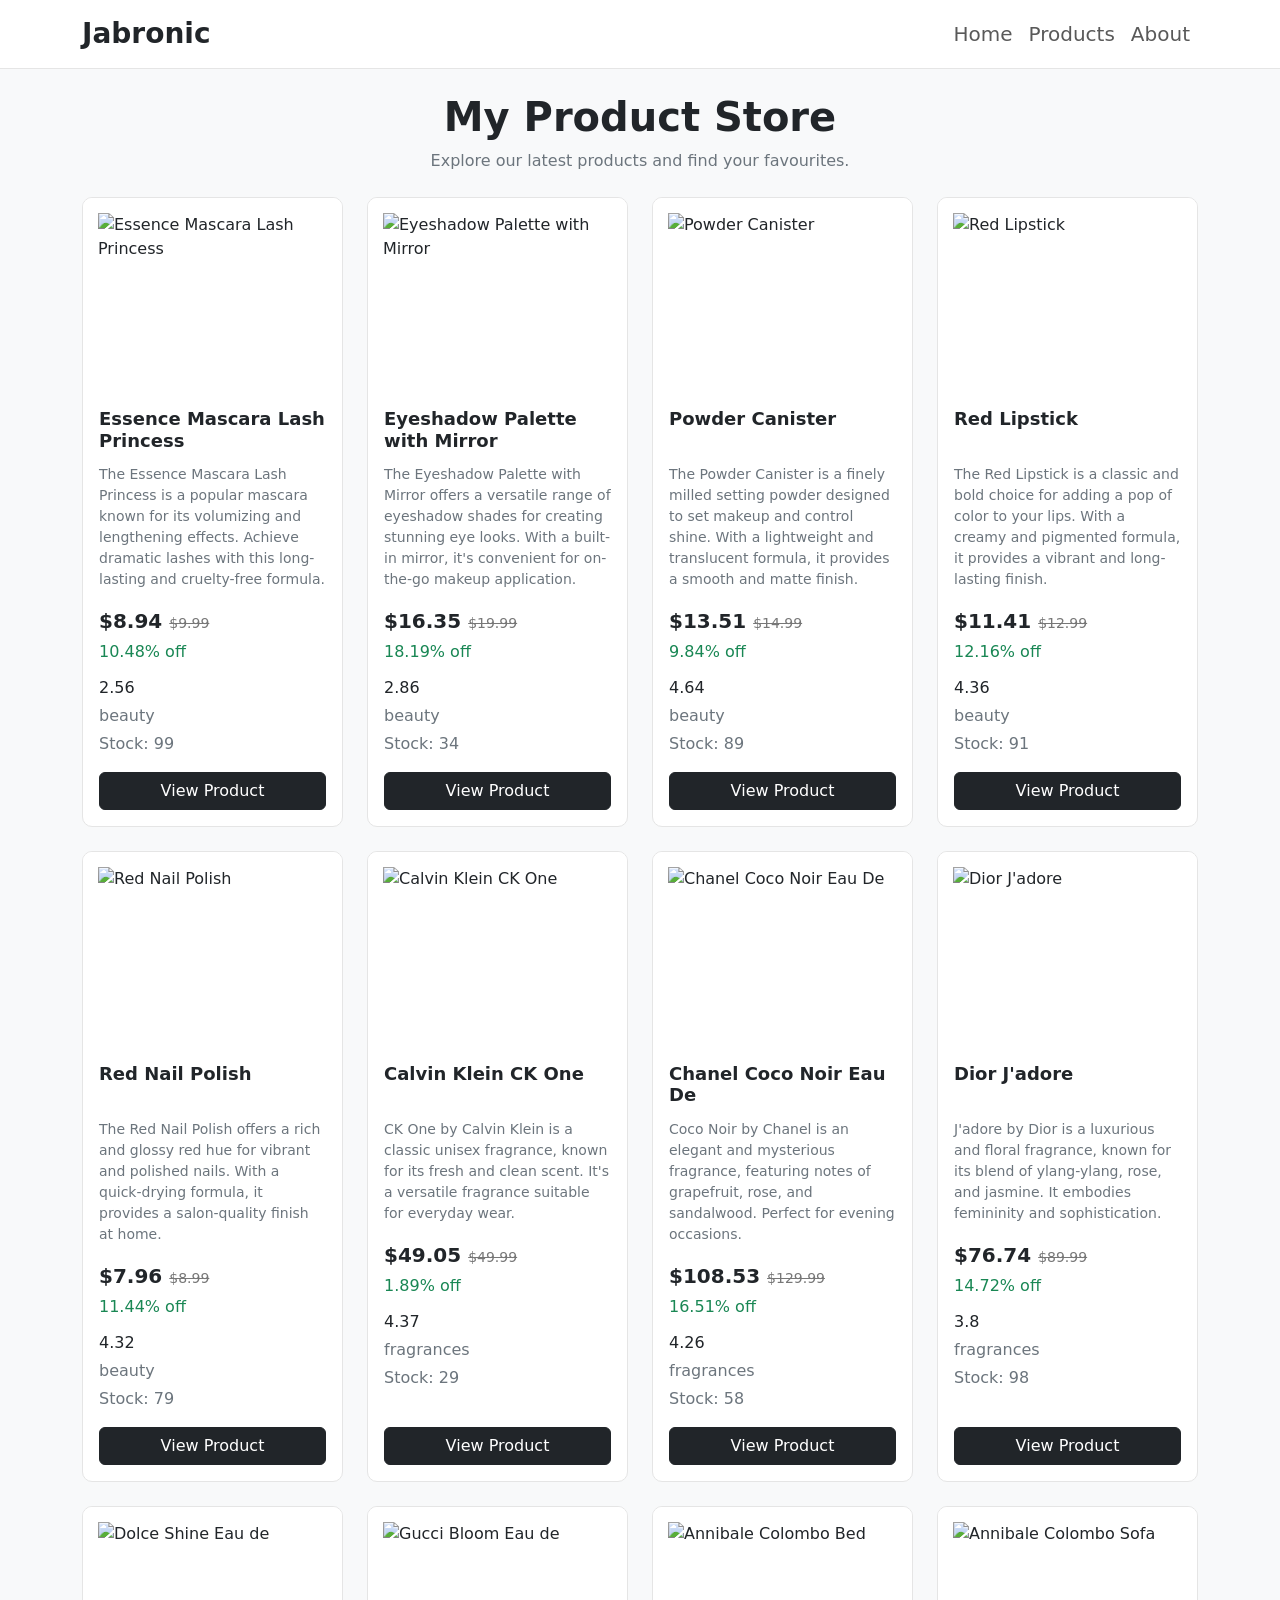
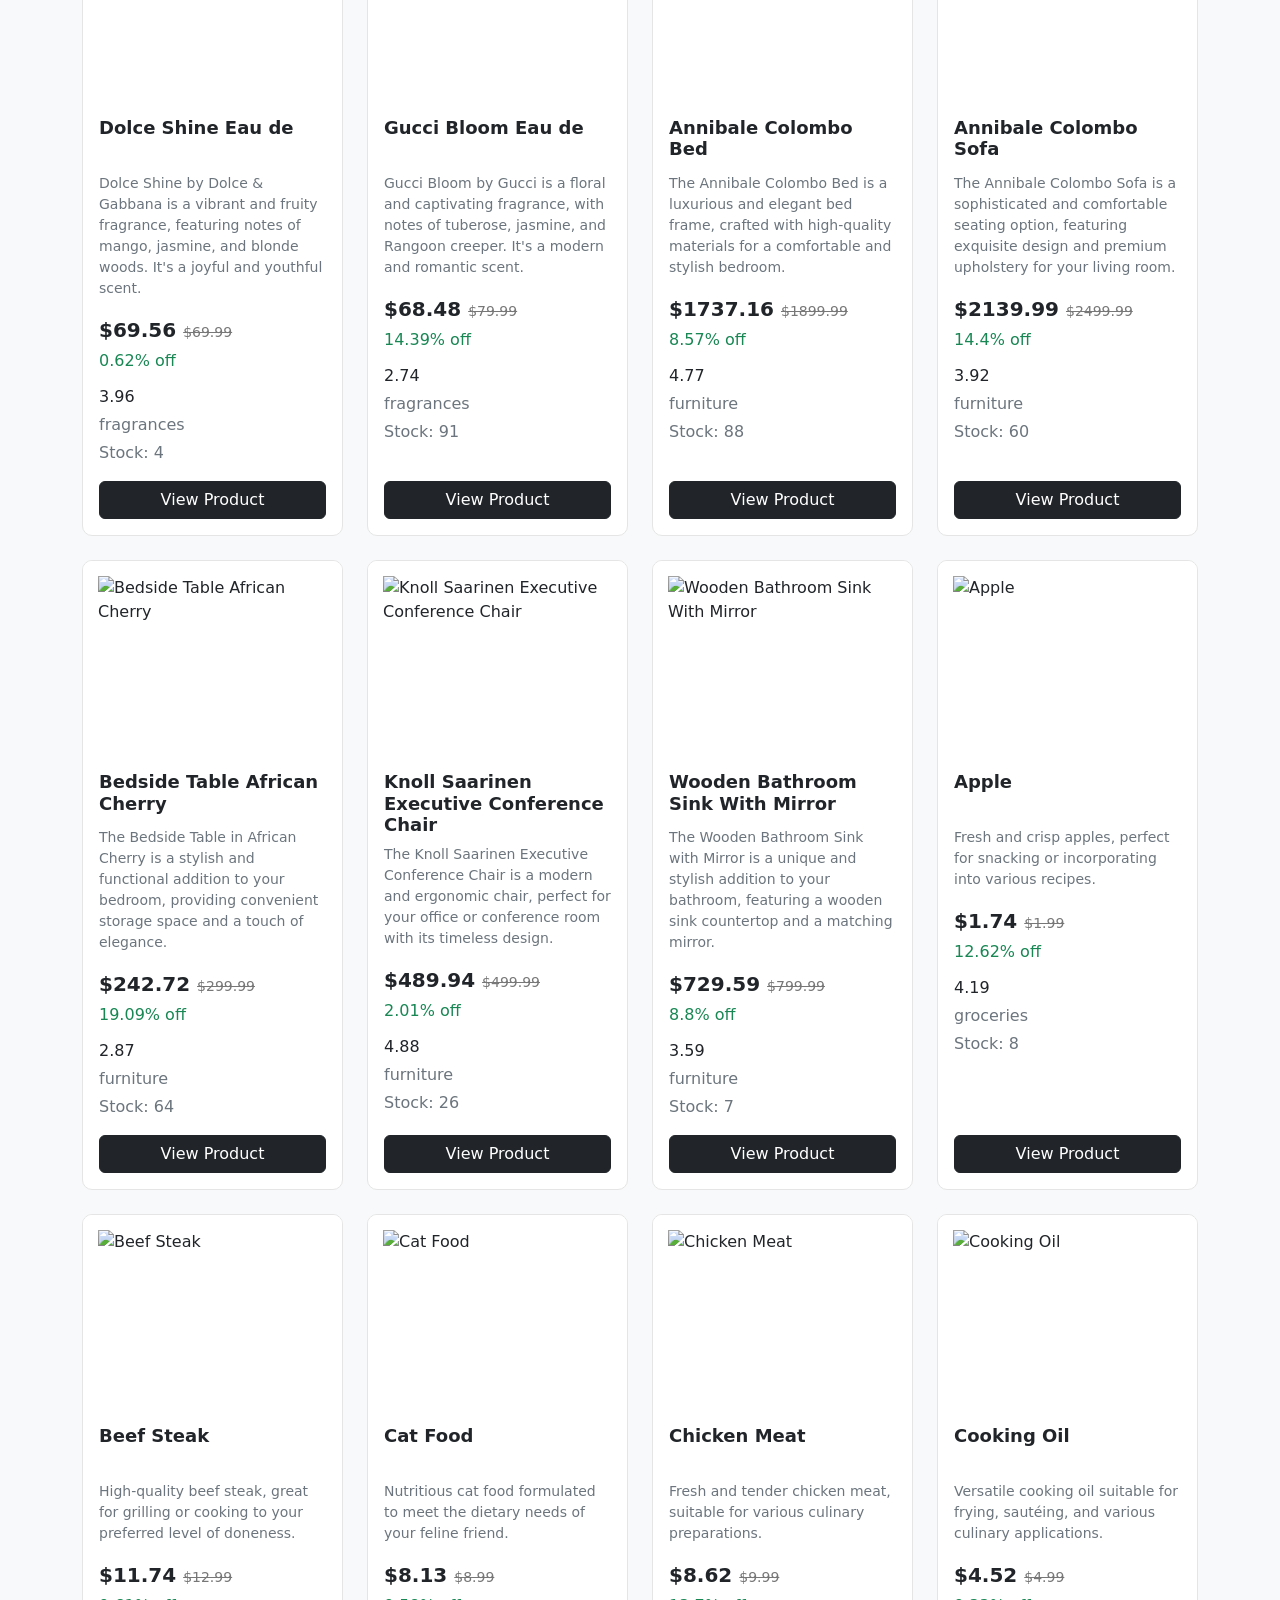
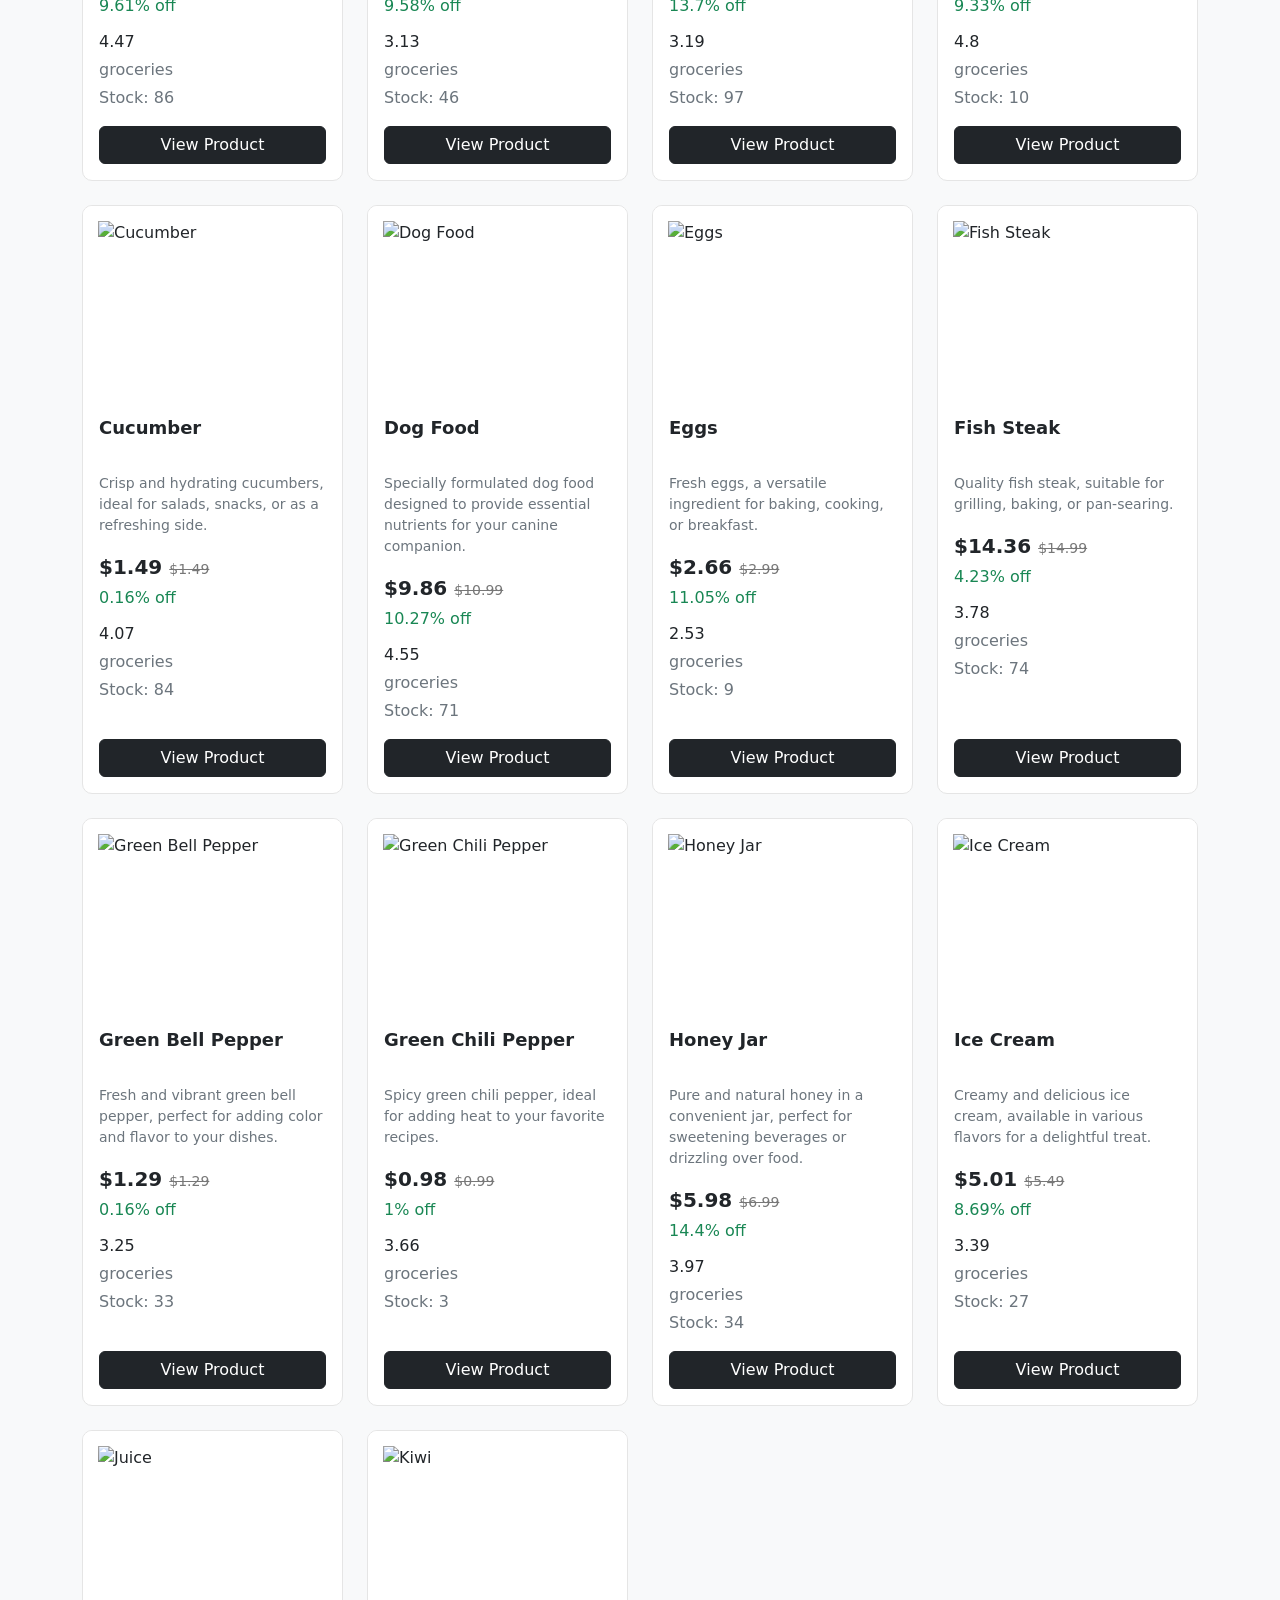
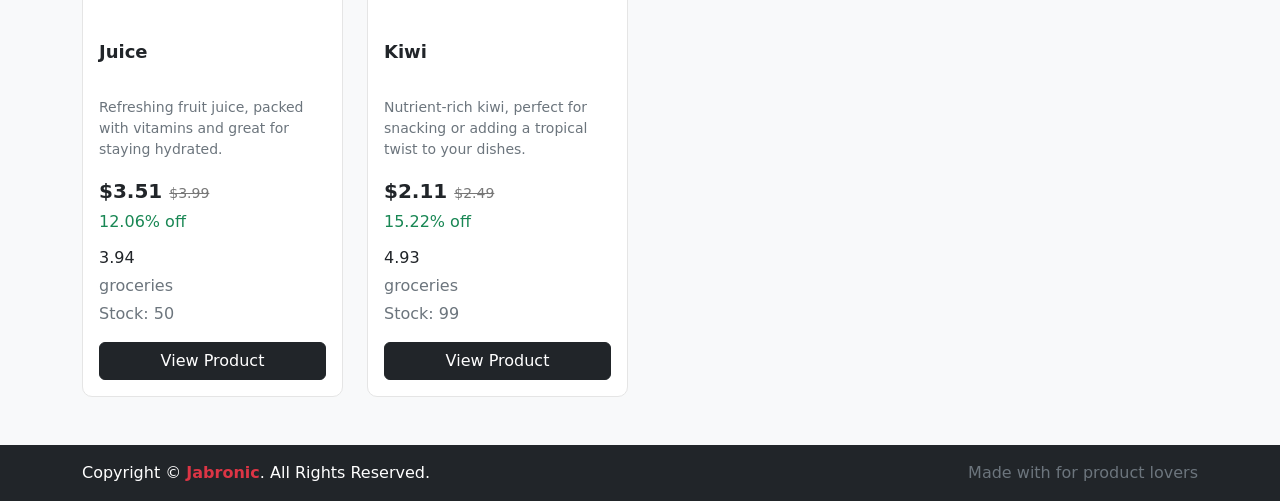
==== Product-Listing-Website-Assigment/Product-Listing-Website-With-JavaScript/index.html @ 3df501c1 "Product-Listing-Website-Assigment" ====
<!DOCTYPE html>
<html lang="en">

<head>
    <meta charset="UTF-8">
    <meta name="viewport" content="width=device-width, initial-scale=1.0">
    <title>Jabronic | My Product Store</title>

    <link rel="icon" type="image/svg+xml"
        href="https://cdn.jsdelivr.net/npm/@fortawesome/fontawesome-free@6.7.2/svgs/solid/bag-shopping.svg">

    <link rel="stylesheet"
        href="https://cdn.jsdelivr.net/npm/remixicon@4.6.0/fonts/remixicon.css">

    <link rel="stylesheet"
        href="https://cdn.jsdelivr.net/npm/bootstrap@5.3.8/dist/css/bootstrap.min.css">

    <link rel="stylesheet" href="./assets/css/style.css">
</head>

<body>

    <header class="position-sticky top-0 z-3">
        <nav class="navbar navbar-expand-lg navbar-light bg-white py-2">
            <div class="container">

                <a class="navbar-brand fw-bold fs-3" href="#">
                    <i class="ri-shopping-bag-3-line text-danger"></i>
                    Jabronic
                </a>

                <button class="navbar-toggler" type="button"
                    data-bs-toggle="collapse" data-bs-target="#navbarNav"
                    aria-controls="navbarNav" aria-expanded="false"
                    aria-label="Toggle navigation">
                    <span class="navbar-toggler-icon"></span>
                </button>

                <div class="collapse navbar-collapse" id="navbarNav">
                    <ul class="navbar-nav ms-auto fs-5 fw-medium">
                        <li class="nav-item">
                            <a class="nav-link" href="#">Home</a>
                        </li>
                        <li class="nav-item">
                            <a class="nav-link" href="#productContainer">Products</a>
                        </li>
                        <li class="nav-item">
                            <a class="nav-link" href="#footer">About</a>
                        </li>
                    </ul>
                </div>

            </div>
        </nav>
    </header>

    <main>
        <section>
            <div class="container py-4">
                <div class="text-center mb-4">
                    <h1 class="fw-bold">My Product Store</h1>
                    <p class="text-secondary">Explore our latest products and find your favourites.</p>
                </div>

                <div class="row g-4" id="productContainer"></div>
            </div>
        </section>
    </main>

    <footer id="footer" class="bg-dark text-white mt-4">
        <div class="container py-3">
            <div class="row align-items-center gy-2">
                <div class="col-md-7 text-center text-md-start">
                    <p class="mb-0">
                        Copyright © <span id="year"></span>
                        <a href="#" class="text-danger fw-semibold text-decoration-none">Jabronic</a>.
                        All Rights Reserved.
                    </p>
                </div>

                <div class="col-md-5 text-center text-md-end">
                    <p class="mb-0 text-secondary">
                        Made with <i class="ri-heart-fill text-danger"></i>
                        for product lovers
                    </p>
                </div>
            </div>
        </div>
    </footer>

    <script src="./assets/js/script.js"></script>
    <script src="https://cdn.jsdelivr.net/npm/bootstrap@5.3.8/dist/js/bootstrap.bundle.min.js"></script>

</body>
</html>
---- Product-Listing-Website-Assigment/Product-Listing-Website-With-JavaScript/assets/css/style.css ----
body {
    background-color: #f8f9fa;
}

.navbar {
    border-bottom: 1px solid #e5e5e5;
}

.navbar-brand {
    color: #212529;
}

.navbar-brand:hover {
    color: #dc3545;
}

.nav-link:hover {
    color: #dc3545;
}

.product-image {
    width: 100%;
    aspect-ratio: 4 / 3;
    object-fit: contain;
    padding: 15px;
    background-color: white;
}

.card {
    border: 1px solid #e5e5e5;
    border-radius: 10px;
    overflow: hidden;
    transition: transform 0.2s ease, box-shadow 0.2s ease;
}

.card:hover {
    transform: translateY(-4px);
    box-shadow: 0 5px 15px rgba(0, 0, 0, 0.12);
}

.card-title {
    min-height: 48px;
    font-size: 18px;
    font-weight: 600;
}

.card-text {
    font-size: 14px;
    line-height: 1.5;
    color: #6c757d;
}

.product-price {
    font-size: 20px;
    font-weight: 600;
}

.product-old-price {
    font-size: 14px;
    color: #777;
    text-decoration: line-through;
}

.btn-primary {
    background-color: #212529;
    border: 1px solid #212529;
    color: white;
    transition: 0.3s ease;
}

.btn-primary:hover {
    background-color: #dc3545;
    border-color: #dc3545;
    color: white;
}

@media (max-width: 575px) {
    .card-title {
        font-size: 16px;
    }

    .card-text {
        font-size: 13px;
    }
}
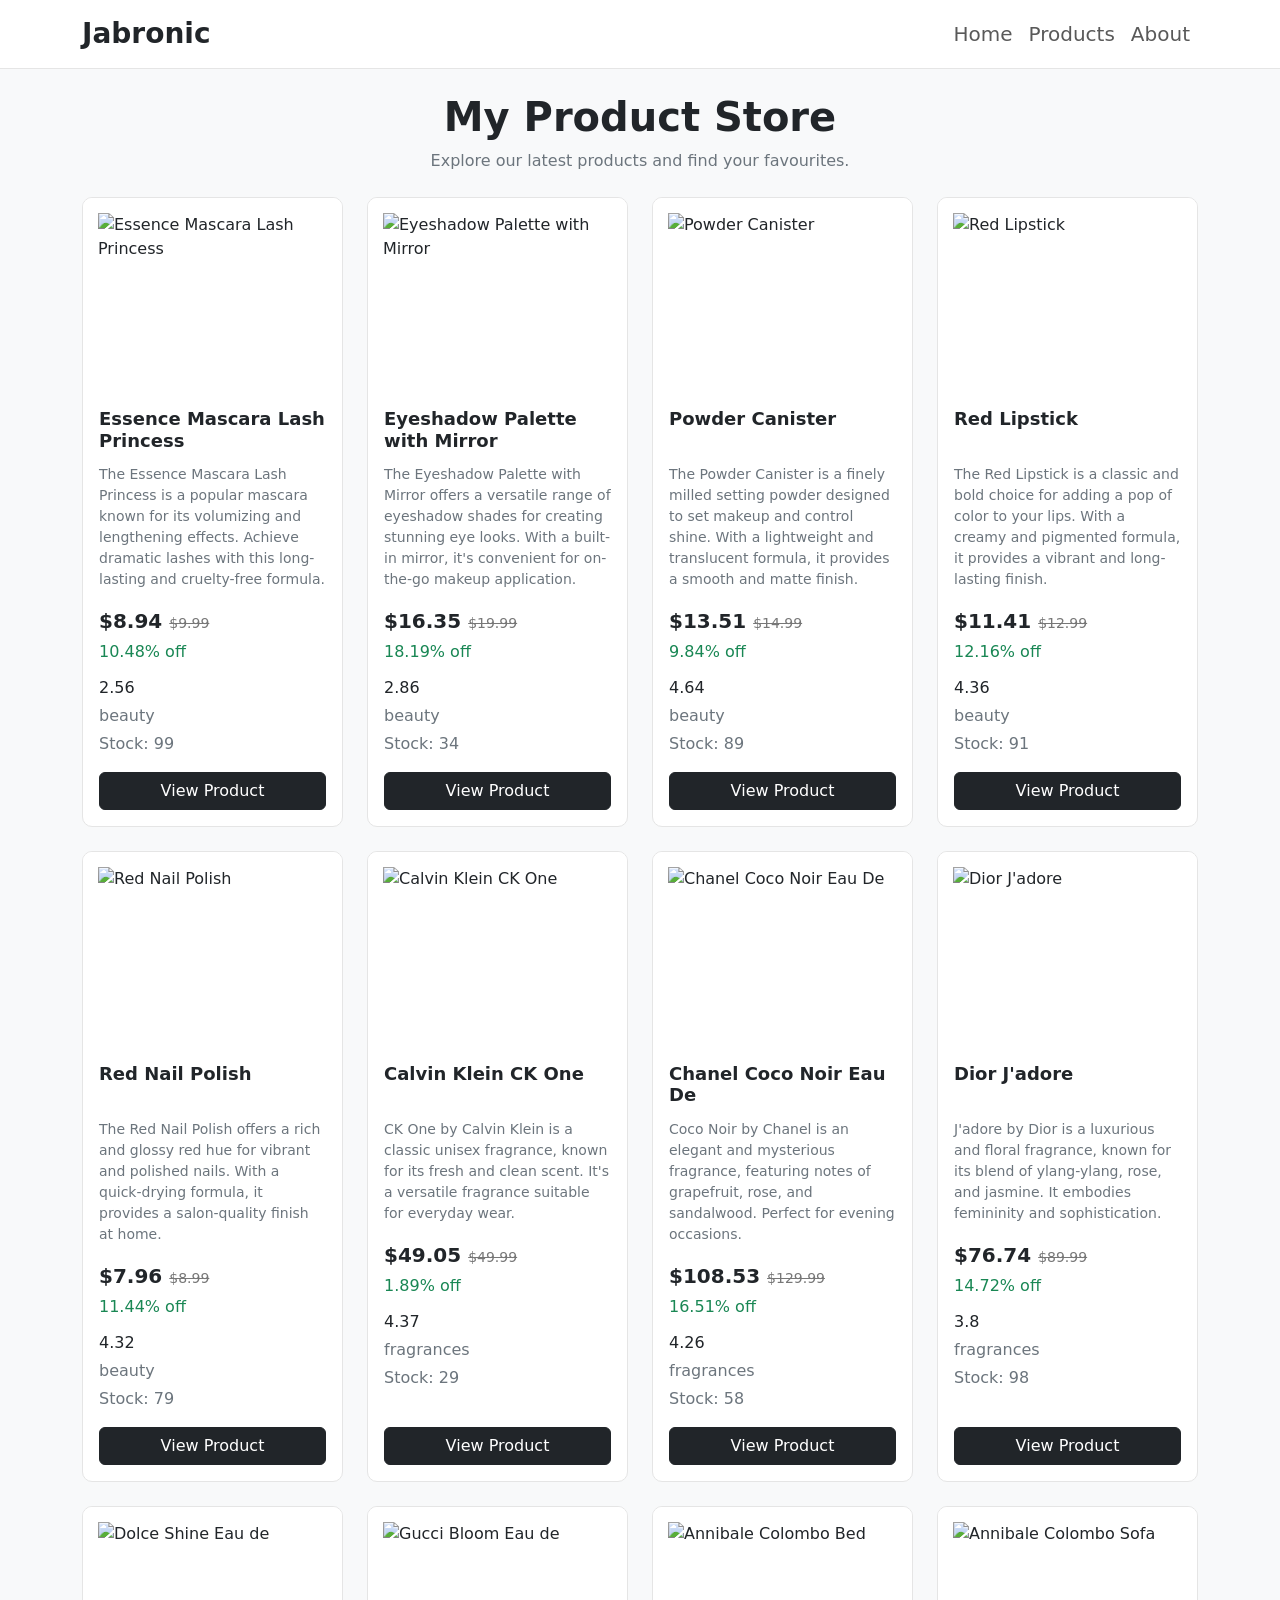
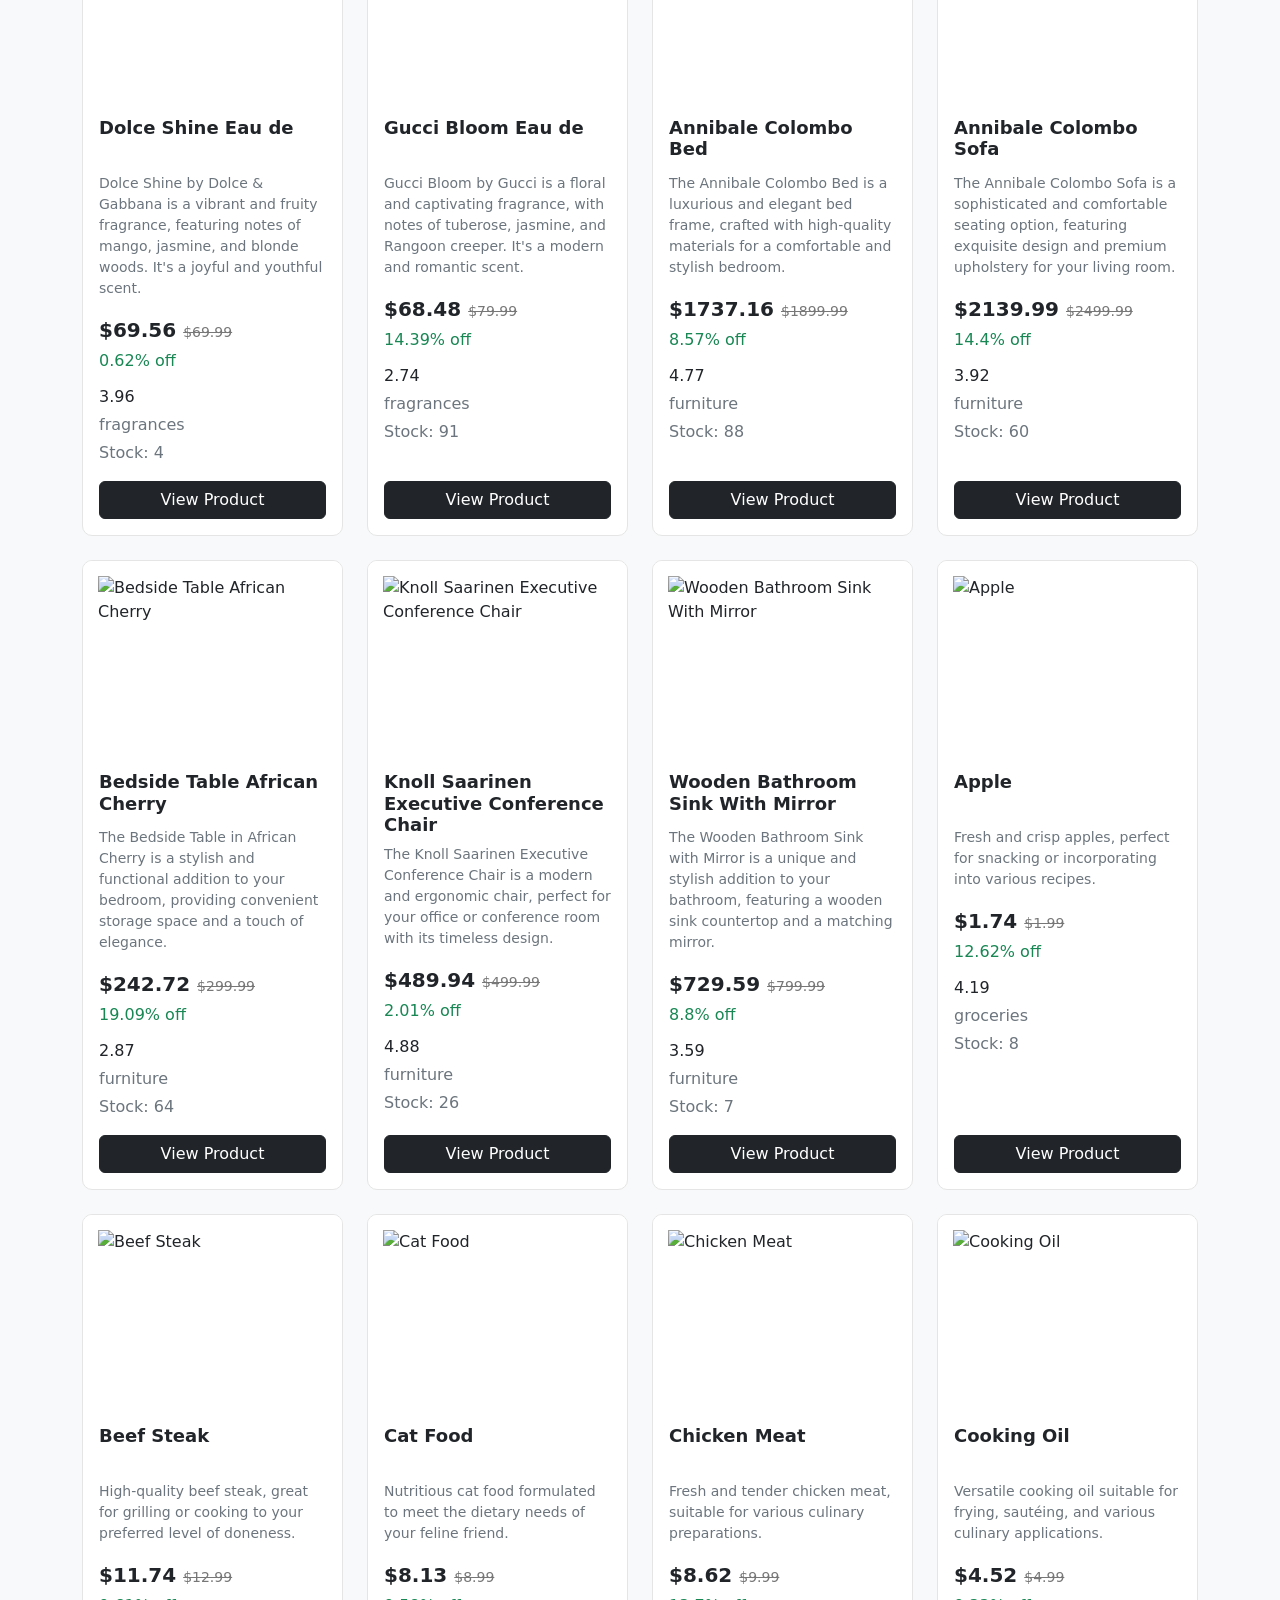
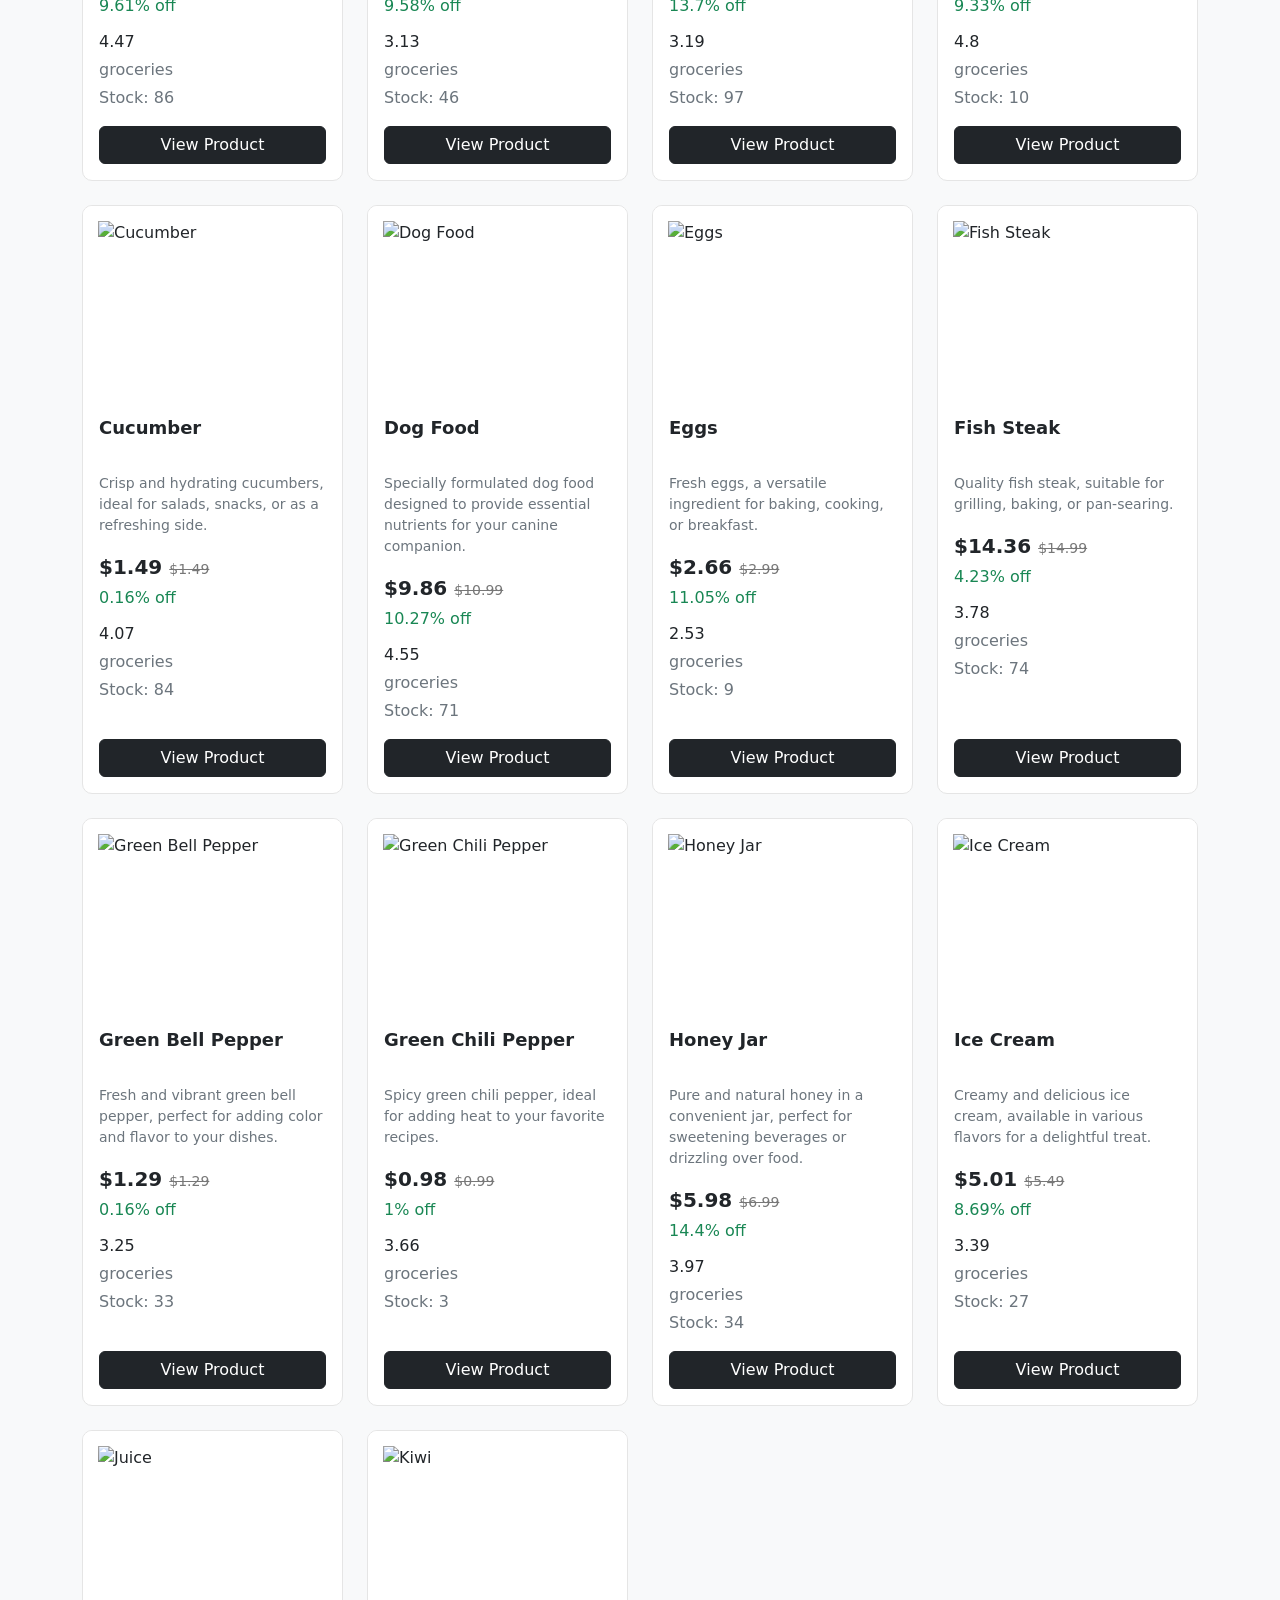
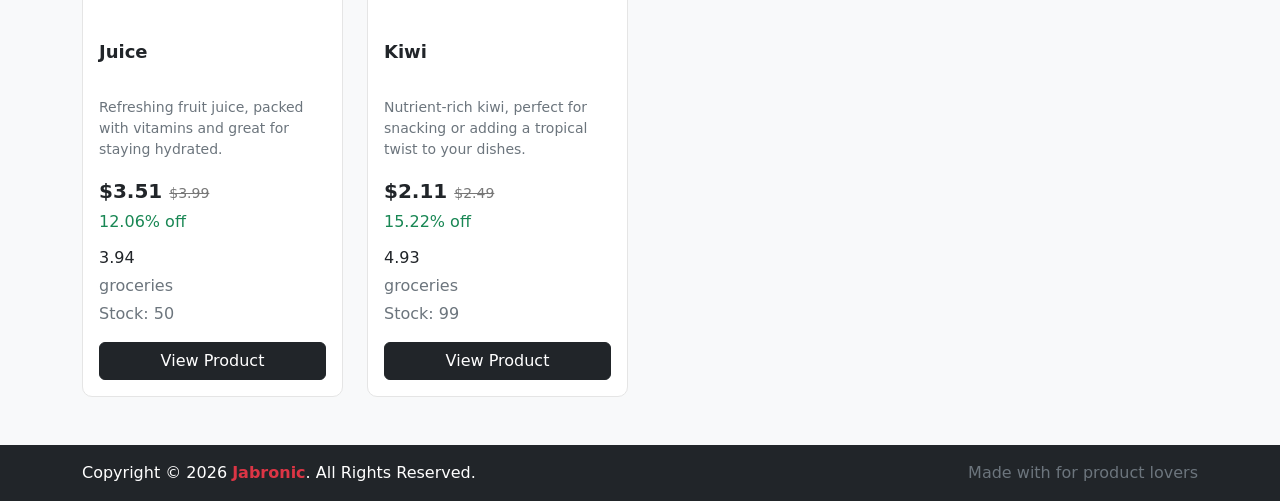
==== commit 93f85b70: "HTML formatting Updated copyright year in footer and ensured proper HTML structure." ====
--- a/Product-Listing-Website-Assigment/Product-Listing-Website-With-JavaScript/index.html
+++ b/Product-Listing-Website-Assigment/Product-Listing-Website-With-JavaScript/index.html
@@ -73,7 +73,7 @@
             <div class="row align-items-center gy-2">
                 <div class="col-md-7 text-center text-md-start">
                     <p class="mb-0">
-                        Copyright © <span id="year"></span>
+                        Copyright © 2026
                         <a href="#" class="text-danger fw-semibold text-decoration-none">Jabronic</a>.
                         All Rights Reserved.
                     </p>
@@ -93,4 +93,4 @@
     <script src="https://cdn.jsdelivr.net/npm/bootstrap@5.3.8/dist/js/bootstrap.bundle.min.js"></script>
 
 </body>
-</html>+</html>
